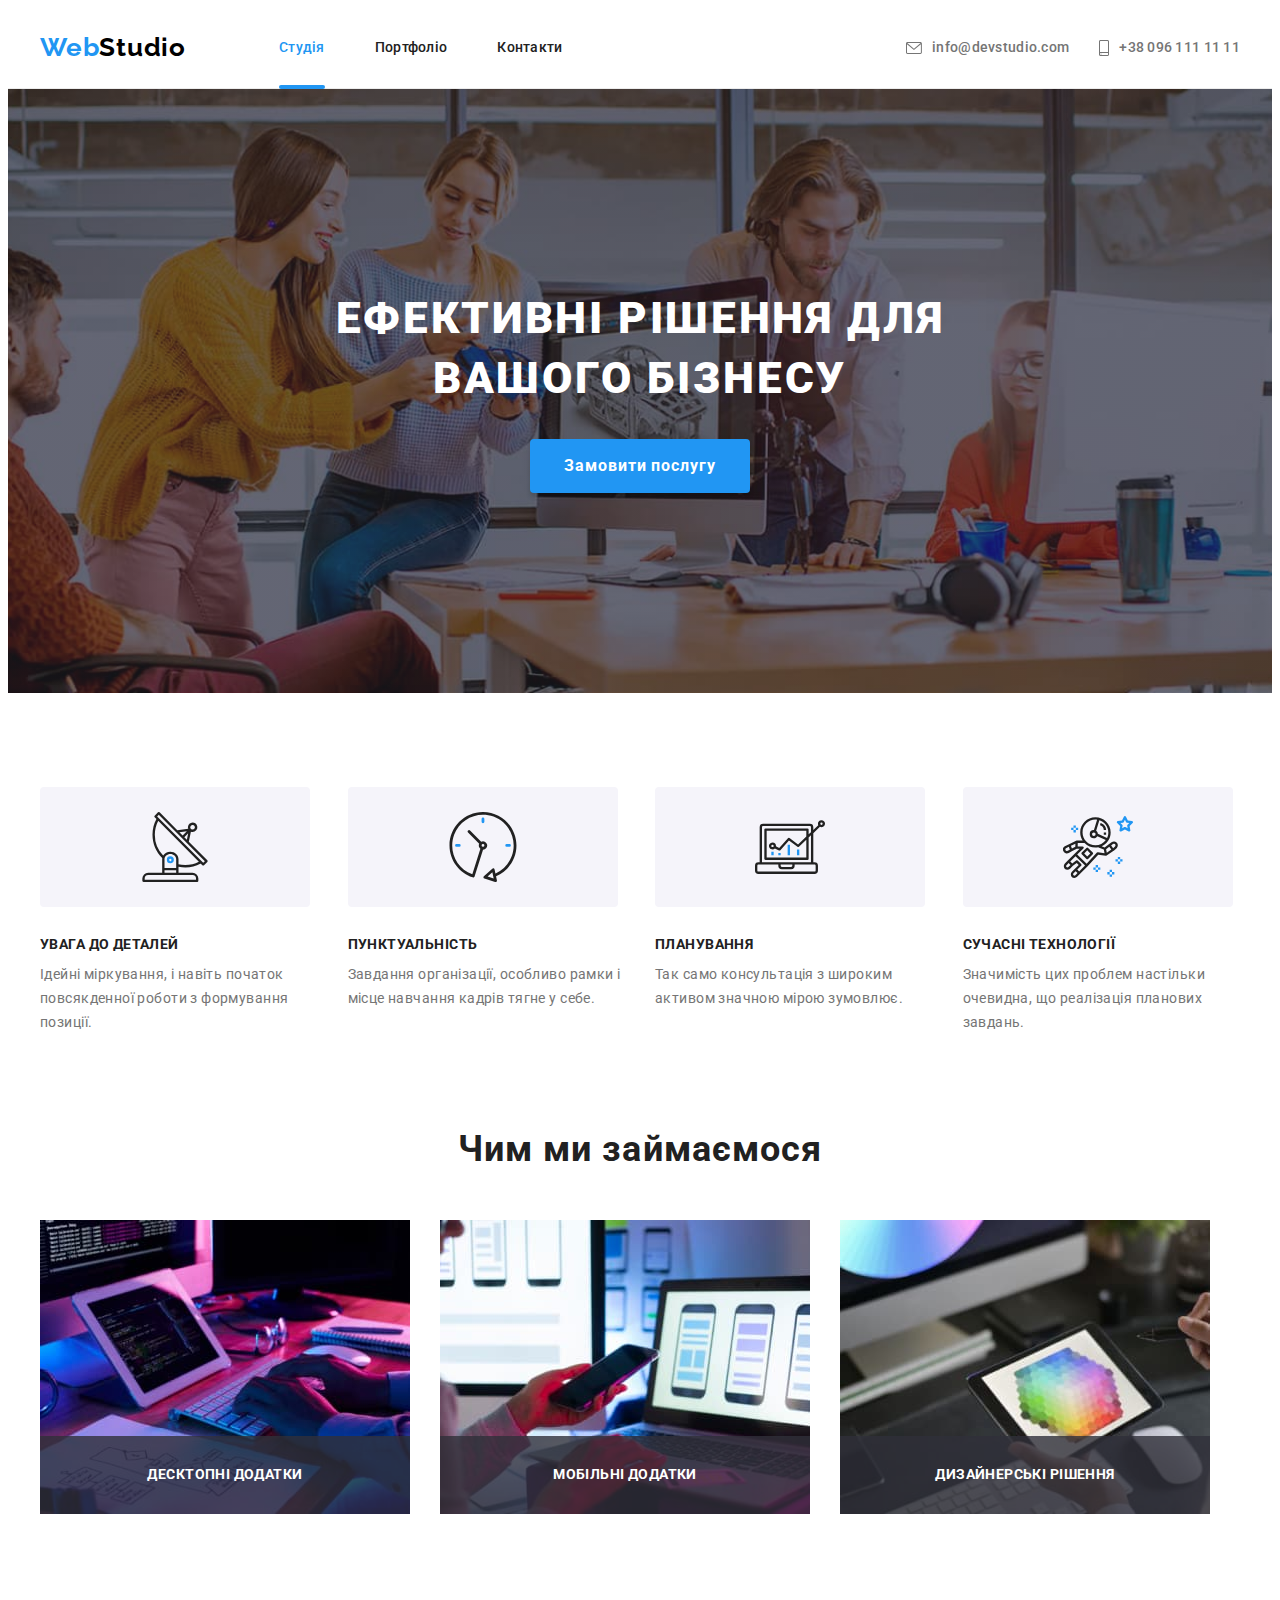
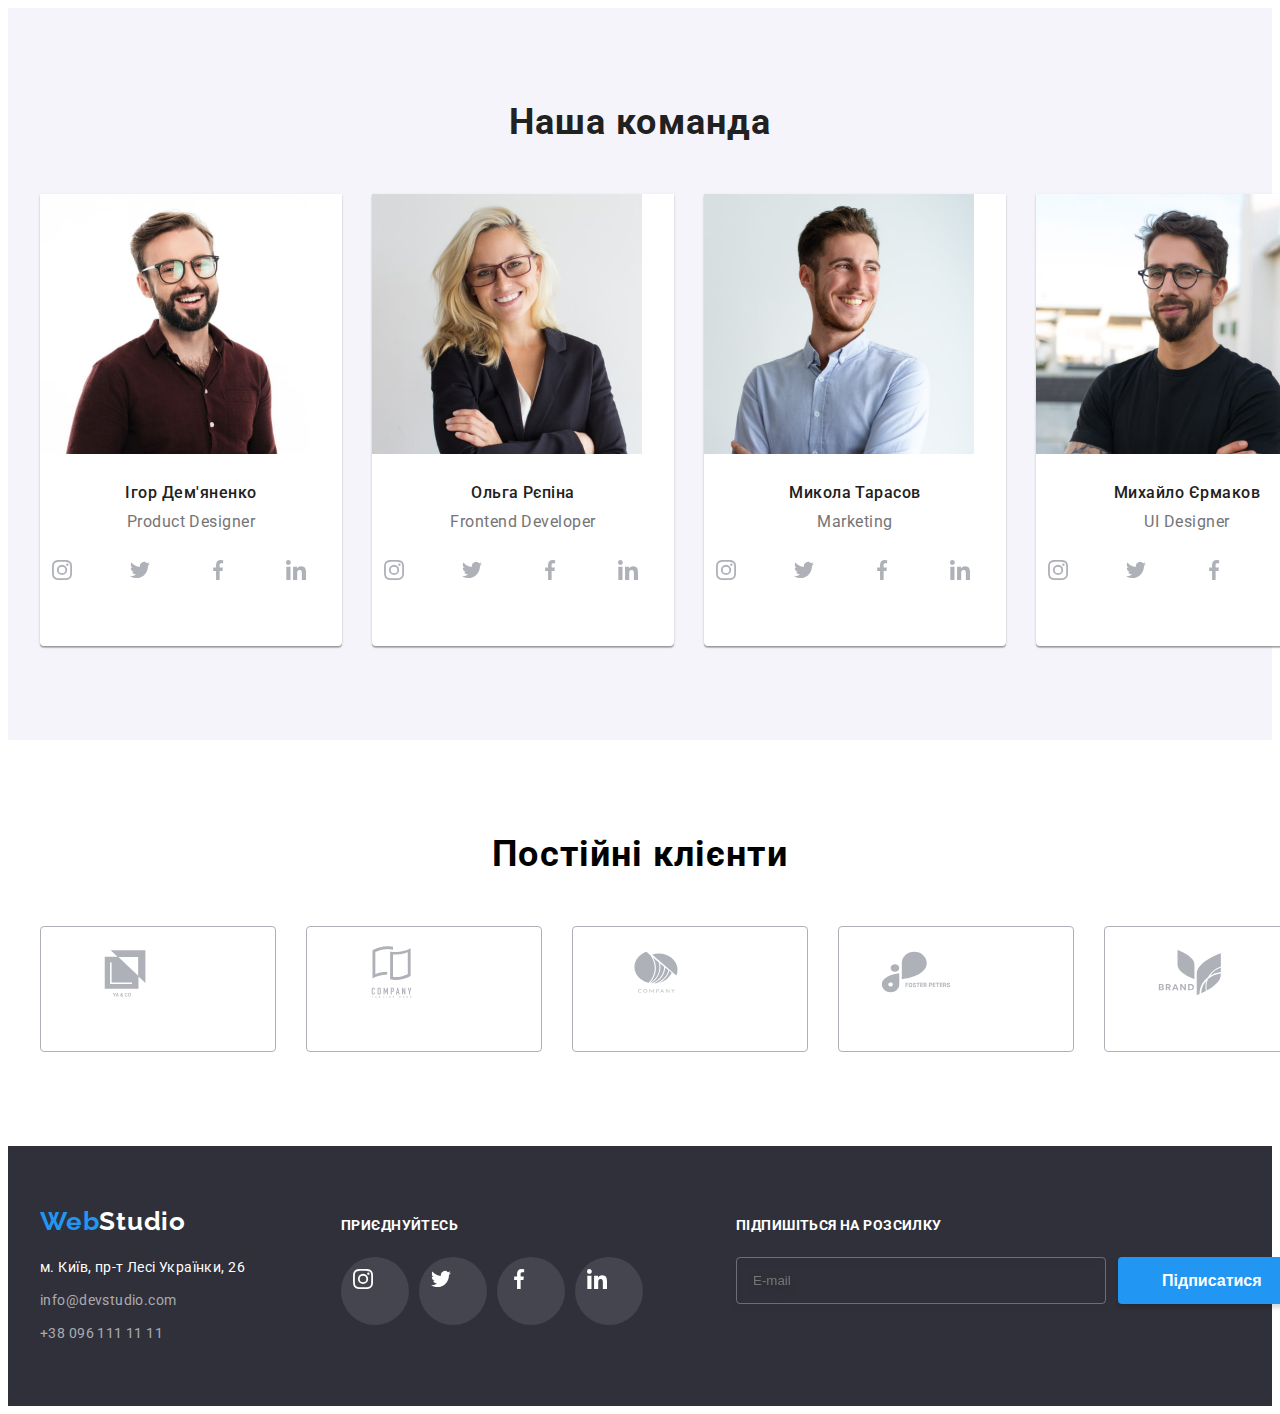
==== index.html @ 000bf92a "home6" ====
<!DOCTYPE html>
<html lang="uk">
  <head>
    <meta charset="UTF-8" />
    <meta http-equiv="X-UA-Compatible" content="IE=edge" />
    <meta name="viewport" content="width=device-width, initial-scale=1.0" />
    <title>Webstudio</title>
    <link rel="preconnect" href="https://fonts.googleapis.com" />
    <link rel="preconnect" href="https://fonts.gstatic.com" crossorigin />
    <link
      href="https://fonts.googleapis.com/css2?family=Oleo+Script:wght@400;700&family=Raleway:wght@700&family=Roboto:wght@400;500;700;900&display=swap"
      rel="stylesheet"
    />
    <link rel="stylesheet" href="https://cdnjs.cloudflare.com/ajax/libs/modern-normalize/1.1.0/modern-normalize.min.css" integrity="sha512-wpPYUAdjBVSE4KJnH1VR1HeZfpl1ub8YT/NKx4PuQ5NmX2tKuGu6U/JRp5y+Y8XG2tV+wKQpNHVUX03MfMFn9Q==" crossorigin="anonymous" referrerpolicy="no-referrer" />
    <link rel="stylesheet" href="./css/styles.css" />
  </head>
  <body>
    <!-- хедер -->
    <header class="header">
      <div class="container head">
        <nav class="header-navigation">
          <a class="logo link" lang="en" href="./index.html"
            ><span class="logo-board" lang="en">Web</span>Studio
          </a>

          <ul class="header-list list">
            <li class="header-item">
              <a class="header-link link current" href="./index.html">Студія</a>
            </li>
            <li class="header-item">
              <a class="header-link link" href="./portfolio.html">Портфоліо</a>
            </li>
            <li class="header-item">
              <a class="header-link link" href="">Контакти</a>
            </li>
          </ul>
        </nav>

        <ul class="header-list-contacts list">
          <li class="header-item">
            <a class="header-mail link" href="mailto:info@devstudio.com">
              <svg class="mail-icon-envelope">
                <use href="./images/icon.svg#icon-envelope"></use>
              </svg>info@devstudio.com</a>
          </li>
          <li class="header-item">
            <a class="header-tel link" href="tel:+380961111111">
              <svg class="tel-icon-smartphone">
                <use href="./images/icon.svg#icon-smartphone"></use>
              </svg>+38 096 111 11 11</a>
          </li>
        </ul>
      </div>
    </header>
    <!-- маін -->
    <main class="main-content">
      <!-- герой -->
      <section class="section hero">
        <div class="container hero-container">
          <h1 class="hero-title">Ефективні рішення для вашого бізнесу</h1>
          <button class="button" type="button" data-modal-open>Замовити послугу</button>
        </section>
        </div>
      <!-- особливості -->
      <section class="section">
        <div class="container">
          <h2 class="title-section">Особливості</h2>
          <ul class="title-list list">
            <li class="list-section">
              <div class="title-icon">
                <svg width="70px" height="70px">
                  <use href="./images/icon.svg#icon-antenna"></use>
                </svg>
              </div>
              <h3 class="subtitle">Увага до деталей</h3>
              <p class="lead-subtitle">
                Ідейні міркування, і навіть початок повсякденної роботи з формування позиції.
              </p>
            </li>
            <li class="list-section">
              <div class="title-icon">
                <svg width="70px" height="70px">
                  <use href="./images/icon.svg#icon-clock"></use>
                </svg>
              </div>
              <h3 class="subtitle">Пунктуальність</h3>
              <p class="lead-subtitle">
                Завдання організації, особливо рамки і місце навчання кадрів тягне у себе.
              </p>
            </li>
            <li class="list-section">
              <div class="title-icon">
                <svg width="70px" height="70px">
                  <use href="./images/icon.svg#icon-diagram"></use>
                </svg>
              </div>
              <h3 class="subtitle">Планування</h3>
              <p class="lead-subtitle">
                Так само консультація з широким активом значною мірою зумовлює.
              </p>
            </li>
            <li class="list-section">
              <div class="title-icon">
                <svg width="70px" height="70px">
                  <use href="./images/icon.svg#icon-astronaut"></use>
                </svg>
              </div>
              <h3 class="subtitle">Сучасні технології</h3>
              <p class="lead-subtitle">
                Значимість цих проблем настільки очевидна, що реалізація планових завдань.
              </p>
            </li>
          </ul>
        </div>
      </section>
      <!-- чим займаємось -->
      <section class="section box">
        <div class="container">
          <h2 class="section-box">Чим ми займаємося</h2>
          <ul class="list-box list">
            <li class="item-box">
                <img src="./images/box1.jpg" alt="Створення сайтів" width="370" height="294" />
                <div class="lead-item">
                  <p class="position-text">Десктопні додатки</p>
                </div>
            </li>
            <li class="item-box">
                <img
                  src="./images/box2.jpg"
                  alt="Створеня програмного забеспечення для смартфонів"
                  width="370"
                  height="294"
                />
                <div class="lead-item">
                  <p class="position-text">Мобільні додатки</p>
                </div>
            </li>
            <li class="item-box">
                <img
                  src="./images/box3.jpg"
                  alt="Створення ігр для смартфонів"
                  width="370"
                  height="294"
                />
                <div class="lead-item">
                  <p class="position-text">Дизайнерські рішення</p>
                </div>
            </li>
          </ul>
        </div>
      </section>
      <!-- наша команда -->
      <section class="section subject">
        <div class="container">
          <h2 class="section-subject">Наша команда</h2>
          <ul class="subject-team list">
            <li class="team-card">
              <img class="card-img" src="images/img.jpg" alt="Ігор Дем'яненко" width="270" height="260" />
              <div class="wrapper-card">
                <h3 class="subtitle-card">Ігор Дем'яненко</h3>
                <p class="lead-card" lang="en">Product Designer</p>
                <ul class="link-card list">
                  <li class="team-icon">
                    <a class="btn-card" href="">
                      <svg class="icon-card" width="20px" height="20px">
                        <use href="./images/icon.svg#icon-instagram"></use>
                      </svg>
                    </a>
                  </li>
                  <li class="team-icon">
                   <a class="btn-card" href="">
                      <svg class="icon-card" width="20px" height="20px">
                        <use href="./images/icon.svg#icon-twitter"></use>
                      </svg>
                   </a>
                  </li>
                  <li class="team-icon">
                    <a class="btn-card" href="">
                      <svg class="icon-card" width="20px" height="20px">
                        <use href="./images/icon.svg#icon-facebook"></use>
                      </svg>
                    </a>
                  </li>
                  <li class="team-icon">
                    <a class="btn-card" href="">
                      <svg class="icon-card" width="20px" height="20px">
                        <use href="./images/icon.svg#icon-linkedin"></use>
                      </svg>
                    </a>
                  </li>
                </ul>
              </div>
            </li>
            <li class="team-card">
              <img class="card-img" src="./images/img2.jpg" alt="Ольга Репіна" width="270" height="260" />
              <div class="wrapper-card">
                <h3 class="subtitle-card">Ольга Рєпіна</h3>
                <p class="lead-card" lang="en">Frontend Developer</p>
                <ul class="link-card list">
                  <li class="team-icon">
                  <a class="btn-card" href="">
                    <svg class="icon-card" width="20px" height="20px">
                        <use href="./images/icon.svg#icon-instagram"></use>
                      </svg>
                    </a>
                  </li>
                  <li class="team-icon">
                  <a class="btn-card" href="">
                    <svg class="icon-card" width="20px" height="20px">
                        <use href="./images/icon.svg#icon-twitter"></use>
                      </svg>
                   </a>
                  </li>
                  <li class="team-icon">
                  <a class="btn-card" href="">
                    <svg class="icon-card" width="20px" height="20px">
                        <use href="./images/icon.svg#icon-facebook"></use>
                      </svg>
                    </a>
                  </li>
                  <li class="team-icon">
                  <a class="btn-card" href="">
                    <svg class="icon-card" width="20px" height="20px">
                        <use href="./images/icon.svg#icon-linkedin"></use>
                      </svg>
                    </a>
                  </li>
                </ul>
              </div>
            </li>
            <li class="team-card">
              <img class="card-img" src="./images/img3.jpg" alt="Микола Тарасов" width="270" height="260" />
              <div class="wrapper-card">
                <h3 class="subtitle-card">Микола Тарасов</h3>
                <p class="lead-card" lang="en">Marketing</p>
                <ul class="link-card list">
                  <li class="team-icon">
                    <a class="btn-card" href="">
                      <svg class="icon-card" width="20px" height="20px">
                        <use href="./images/icon.svg#icon-instagram"></use>
                      </svg>
                    </a>
                  </li>
                  <li class="team-icon">
                   <a class="btn-card" href="">
                      <svg class="icon-card" width="20px" height="20px">
                        <use href="./images/icon.svg#icon-twitter"></use>
                      </svg>
                   </a>
                  </li>
                  <li class="team-icon">
                    <a class="btn-card" href="">
                      <svg class="icon-card" width="20px" height="20px">
                        <use href="./images/icon.svg#icon-facebook"></use>
                      </svg>
                    </a>
                  </li>
                  <li class="team-icon">
                    <a class="btn-card" href="">
                      <svg class="icon-card" width="20px" height="20px">
                        <use href="./images/icon.svg#icon-linkedin"></use>
                      </svg>
                    </a>
                  </li>
                </ul>
              </div>
            </li>
            <li class="team-card">
              <img class="card-img" src="./images/img4.jpg" alt="Михайло Єрмаков" width="270" height="260" />
              <div class="wrapper-card">
                <h3 class="subtitle-card">Михайло Єрмаков</h3>
                <p class="lead-card" lang="en">UI Designer</p>
                <ul class="link-card list">
                  <li class="team-icon">
                    <a class="btn-card" href="">
                      <svg class="icon-card" width="20px" height="20px">
                        <use href="./images/icon.svg#icon-instagram"></use>
                      </svg>
                    </a>
                  </li>
                  <li class="team-icon">
                   <a class="btn-card" href="">
                      <svg class="icon-card" width="20px" height="20px">
                        <use href="./images/icon.svg#icon-twitter"></use>
                      </svg>
                   </a>
                  </li>
                  <li class="team-icon">
                    <a class="btn-card" href="">
                      <svg class="icon-card" width="20px" height="20px">
                        <use href="./images/icon.svg#icon-facebook"></use>
                      </svg>
                    </a>
                  </li>
                  <li class="team-icon">
                    <a class="btn-card" href="">
                      <svg class="icon-card" width="20px" height="20px">
                        <use href="./images/icon.svg#icon-linkedin"></use>
                      </svg>
                    </a>
                  </li>
                </ul>
              </div>
            </li>
          </ul>
        </div>
      </section>
      <section class="section">
        <div class="container">
          <h2 class="regular-clients">Постійні клієнти</h2>
          <ul class="reg-client list">
            <li class="client-list">
              <a class="client" href="">
                <svg class="client-icon" width="106px" height="60px">
                  <use href="./images/icon.svg#icon-logo1"></use>
                </svg>
              </a>
            </li>
            <li class="client-list">
              <a class="client" href="">
                <svg class="client-icon" width="106px" height="60px">
                  <use href="./images/icon.svg#icon-Logo2"></use>
                </svg>
              </a>
            </li>
            <li class="client-list">
              <a class="client" href="">
                <svg class="client-icon" width="106px" height="60px">
                  <use href="./images/icon.svg#icon-Logo3"></use>
                </svg>
              </a>
            </li>
            <li class="client-list">
              <a class="client" href="">
                <svg class="client-icon" width="106px" height="60px">
                  <use href="./images/icon.svg#icon-Logo4"></use>
                </svg>
              </a>
            </li>
            <li class="client-list">
              <a class="client" href="">
                <svg class="client-icon" width="106px" height="60px">
                  <use href="./images/icon.svg#icon-Logo5"></use>
                </svg>
              </a>
            </li>
            <li class="client-list">
              <a class="client" href="">
                <svg class="client-icon" width="106px" height="60px">
                  <use href="./images/icon.svg#icon-Logo6"></use>
                </svg>
              </a>
            </li>
          </ul>
        </div>
      </section>
    </main>
    <!-- футер -->
    <footer class="basement">
     <div class="container footer-section">
       <div class="contact-section">
          <a class="logo-basement link" lang="en" href="./index.html"
            ><span class="logo-board" lang="en">Web</span>Studio
          </a>
          <address class="contacts">
            <ul class="list-contacts list">
              <li class="contacts-item">
                <a
                  class="contacts-address link"
                  href="http://goo.gl/maps/CPtrU1FHBa2aNyZL9"
                  target="_blank"
                  rel="noopener noreferrer nofollow"
                >
                  м. Київ, пр-т Лесі Українки, 26   
                </a>
              </li>
              <li class="contacts-item">
                <a class="contacts-mail link" href="mailto:info@devstudio.com">info@devstudio.com</a>
              </li>
              <li class="contacts-item-tel">
                <a class="contacts-tel link" href="tel:+380961111111">+38 096 111 11 11</a>
              </li>
            </ul>
          </address>
       </div>
       <div class="social">
          <p class="lead-footer">приєднуйтесь</p>
          <ul class="link-footer list">
              <li class="team-icon">
                <a class="btn-footer" href="">
                  <svg class="icon-card" width="20px" height="20px">
                    <use href="./images/icon.svg#icon-instagram"></use>
                  </svg>
                </a>
              </li>
              <li class="team-icon">
               <a class="btn-footer" href="">
                  <svg class="icon-card" width="20px" height="20px">
                    <use href="./images/icon.svg#icon-twitter"></use>
                  </svg>
               </a>
              </li>
              <li class="team-icon">
                <a class="btn-footer" href="">
                  <svg class="icon-card" width="20px" height="20px">
                    <use href="./images/icon.svg#icon-facebook"></use>
                  </svg>
                </a>
              </li>
              <li class="team-icon">
                <a class="btn-footer" href="">
                  <svg class="icon-card" width="20px" height="20px">
                    <use href="./images/icon.svg#icon-linkedin"></use>
                  </svg>
                </a>
              </li>
          </ul>
      </div>
      <form class="form-mailing">
          <label for="mail" class="lead-mailing">підпишіться на розсилку</label>
          <div class="mailing">
            <input class="form-input" type="email" name="email" id="mail" placeholder="E-mail">
            <button class="form-button" type="submit">Підписатися</button>
          </div>
      </form>
     </div>
    </footer>
    <div class="backdrop is-hidden" data-modal>
      <div class="modal">
        <button class="btn-modal" type="button" data-modal-close>
          <svg class="icon-card" width="18px" height="18px">
            <use href="./images/icon.svg#icon-close"></use>
        </button>
        </svg>
      </div>
    </div>
    <script src="./js/modal.js"></script>
  </body>
</html>
---- css/styles.css ----
:root {
  --social-color: rgba(255, 255, 255, 0.1);
  --color-icon: #afb1b8;
  --backgraund-hero: #c4c4c4;
  --bgn-btnaction: #188ce8;
  --bgn-footer: #2f303a;
  --bgn-section: #f5f4fa;
  --bgn-port: #eeeeee;
  --main-color: #757575;
  --brand-color: #212121;
  --accent-color: #2196f3;
  --secondary-color: #ffffff;
  --logo-color: #000000;
  --contacts-color: rgba(255, 255, 255, 0.6);
  --border-col: #ececec;
  --bgn-box: rgba(47, 48, 58, 0.8);
  --bgn-overlay: rgba(33, 150, 243, 0.9);
  --backdrop-overlay: rgba(0, 0, 0, 0.2);
  /* модальне вікно */
  --modal-bgn: #ffffff;
  /*анимація ховер*/
  --transition: 250ms cubic-bezier(0.4, 0, 0.2, 1);
}
p,
h1,
h2,
h3,
h4,
h5,
h6 {
  margin: 0;
}
ul,
ol {
  margin: 0;
  padding-left: 0;
}
button {
  cursor: pointer;
}
img {
  display: block;
  max-width: 100%;
  height: auto;
}

body {
  font-family: 'Roboto', sans-serif;
}

.list {
  list-style: none;
}
.link {
  text-decoration: none;
}
.container {
  width: 1200px;
  padding-left: 15px;
  padding-right: 15px;
  margin: 0 auto;
}

.section {
  padding-top: 94px;
  padding-bottom: 94px;
}
/* хедер */
.header {
  border-bottom: 1px solid var(--border-col);
}

.header-navigation,
.head {
  display: flex;
}

.logo,
.logo-basement {
  font-family: 'Raleway';
  font-weight: 700;
  font-size: 26px;
  line-height: 1.19;

  letter-spacing: 0.03em;
}

.logo-board {
  color: var(--accent-color);
}
.logo {
  display: block;
  padding-top: 24px;
  padding-bottom: 25px;
  margin-right: 93px;
  color: var(--logo-color);
}
.logo-basement {
  display: block;
  margin-bottom: 20px;

  color: var(--secondary-color);
}
.header-list,
.header-list-contacts {
  display: flex;
}

.header-list {
  gap: 50px;
}
.header-list-contacts {
  margin-left: auto;
  gap: 30px;
}
.header-item,
.header-mail,
.header-tel {
  font-weight: 500;
  font-size: 14px;
  line-height: 1.14;
  letter-spacing: 0.02em;
}
.header-link {
  display: block;
  padding-top: 32px;
  padding-bottom: 32px;
  color: var(--brand-color);

  transition: color var(--transition);
}
.header-mail,
.header-tel {
  display: flex;
  padding-top: 32px;
  padding-bottom: 32px;
  align-items: center;

  transition: color var(--transition);

  color: var(--main-color);
}

.mail-icon-envelope {
  width: 16px;
  height: 12px;
  margin-right: 10px;

  fill: currentColor;
}
.tel-icon-smartphone {
  width: 10px;
  height: 16px;
  margin-right: 10px;

  fill: currentColor;
}
.current,
.header-link:hover,
.header-link:focus,
.header-mail:hover,
.header-tel:hover,
.header-mail:focus,
.header-tel:focus {
  position: relative;

  color: var(--accent-color);
}
.current::after {
  content: '';
  display: block;

  width: 100%;
  height: 4px;
  border-radius: 2px;
  position: absolute;
  bottom: -1px;
  background-color: var(--accent-color);
}

/* герой */
.hero {
  max-width: 1600px;
  margin-left: auto;
  margin-right: auto;
  background-color: var(--backgraund-hero);
  background-image: linear-gradient(to right, rgba(47, 48, 58, 0.4), rgba(47, 48, 58, 0.4)),
    url(../images/Img1.jpg);
  background-repeat: no-repeat;
  background-position: center;
  background-size: cover;

  padding-top: 200px;
  padding-bottom: 200px;

  text-align: center;
}

.hero-title {
  max-width: 696px;
  margin-right: auto;
  margin-left: auto;
  margin-bottom: 30px;

  font-weight: 900;
  font-size: 44px;
  line-height: 1.36;

  letter-spacing: 0.06em;
  text-transform: uppercase;

  color: var(--secondary-color);
}
.button {
  font-family: inherit;
  font-weight: 700;
  font-size: 16px;
  line-height: 1.88;
  text-align: center;
  cursor: pointer;
  letter-spacing: 0.06em;

  border-color: transparent;
  box-shadow: 0px 4px 4px rgba(0, 0, 0, 0.15);
  border-radius: 4px;
  padding: 10px 32px;

  transition: background-color var(--transition);

  background-color: var(--accent-color);
  color: var(--secondary-color);
}
.button:hover,
.button:focus {
  border-color: transparent;
  background-color: var(--bgn-btnaction);
}
/* радио кнопки */
.radio-button {
  margin-bottom: 50px;

  display: flex;
  justify-content: center;
  gap: 8px;
}

.button-exception {
  padding: 6px 22px;

  font-family: inherit;
  font-weight: 500;
  font-size: 16px;
  line-height: 1.62;
  border-radius: 4px;

  text-align: center;
  letter-spacing: 0.03em;

  transition: background-color var(--transition), color var(--transition),
    box-shadow var(--transition);

  border-color: transparent;
  background-color: var(--bgn-section);
  color: var(--brand-color);
}
.button-exception:hover,
.button-exception:focus {
  cursor: pointer;

  box-shadow: 0px 3px 1px rgba(0, 0, 0, 0.1), 0px 1px 2px rgba(0, 0, 0, 0.08),
    0px 2px 2px rgba(0, 0, 0, 0.12);
  border-radius: 4px;

  border-color: transparent;
  background-color: var(--accent-color);
  color: var(--secondary-color);
}

/* особливості */

.title-section {
  position: absolute;
  white-space: nowrap;
  width: 1px;
  height: 1px;
  overflow: hidden;
  border: 0;
  padding: 0;
  clip: rect(0 0 0 0);
  clip-path: inset(50%);
  margin: -1px;
}

.title-list {
  display: flex;
  flex-wrap: nowrap;
  gap: 30px;
}
.list-section {
  flex-basis: calc((100% - 90px) / 4);
}
.title-icon {
  margin-bottom: 30px;
  display: flex;
  align-items: center;
  justify-content: center;
  width: 270px;
  height: 120px;

  background-color: var(--bgn-section);
  border-radius: 4px;
}

.subtitle {
  margin-bottom: 10px;

  font-weight: 700;
  font-size: 14px;
  line-height: 1.14;
  letter-spacing: 0.03em;
  text-transform: uppercase;

  color: var(--brand-color);
}
.lead-subtitle {
  font-size: 14px;
  line-height: 1.71;

  letter-spacing: 0.03em;

  color: var(--main-color);
}
/* чим займаємось */
.box {
  padding-top: 0;
}
.section-box {
  margin-bottom: 50px;

  font-weight: 700;
  font-size: 36px;
  line-height: 1.16;
  text-align: center;
  letter-spacing: 0.03em;

  color: var(--brand-color);
}
.list-box {
  display: flex;

  gap: 30px;
}
.item-box {
  position: relative;
}
.lead-item {
  position: absolute;
  width: 100%;
  bottom: 0;
  padding-top: 27px;
  padding-bottom: 27px;
  background-color: var(--bgn-box);
}
.position-text {
  font-weight: 700;
  font-size: 14px;
  line-height: 1.71;
  text-align: center;
  letter-spacing: 0.03em;
  text-transform: uppercase;

  color: var(--secondary-color);
}
/* наша команда */
.subject {
  background-color: var(--bgn-section);
}

.section-subject {
  margin-bottom: 50px;

  font-weight: 700;
  font-size: 36px;
  line-height: 1.16;
  text-align: center;
  letter-spacing: 0.03em;

  color: var(--brand-color);
}
.subject-team {
  display: flex;

  gap: 30px;
}
.team-card {
  box-shadow: 0px 1px 3px rgba(0, 0, 0, 0.12), 0px 1px 1px rgba(0, 0, 0, 0.14),
    0px 2px 1px rgba(0, 0, 0, 0.2);
  border-radius: 0px 0px 4px 4px;
  background-color: var(--secondary-color);
}

.wrapper-card {
  padding-top: 30px;
  padding-bottom: 30px;
}
.subtitle-card {
  margin-bottom: 10px;

  font-weight: 500;
  font-size: 16px;
  line-height: 1.18;
  text-align: center;
  letter-spacing: 0.03em;

  color: var(--brand-color);
}
.lead-card {
  margin-bottom: 16px;

  font-size: 16px;
  line-height: 1.18;
  text-align: center;
  letter-spacing: 0.03em;

  color: var(--main-color);
}
.link-card {
  display: flex;
  justify-content: center;
  gap: 10px;
}
.btn-footer,
.btn-card {
  display: flex;
  padding: 12px 12px;
  width: 44px;
  height: 44px;

  border-radius: 50%;

  transition: background-color var(--transition), color var(--transition);
}

.btn-card {
  color: var(--color-icon);
}

.btn-footer:hover,
.btn-footer:focus,
.btn-card:hover,
.btn-card:focus {
  color: var(--secondary-color);
  background-color: var(--accent-color);
}
.icon-card {
  fill: currentColor;
}
.regular-clients {
  margin-bottom: 50px;
  font-weight: 700;
  font-size: 36px;
  line-height: 1.16;
  text-align: center;
  letter-spacing: 0.03em;
}
.reg-client {
  display: flex;
  gap: 30px;
}
.client {
  display: flex;
  padding: 16px 32px;
  width: 170px;
  height: 92px;

  color: var(--color-icon);
  border: 1px solid var(--color-icon);
  border-radius: 4px;

  transition: color var(--transition), border-color var(--transition);
}
.client:hover,
.client:focus {
  color: var(--accent-color);
  border-color: var(--accent-color);
}
.client-icon {
  fill: currentColor;
}
/* футер */
.basement {
  padding-top: 60px;
  padding-bottom: 60px;

  background: var(--bgn-footer);
}
.footer-section {
  display: flex;
  align-items: baseline;
}

.contacts {
  margin-right: 70px;
  width: 231px;
}
.contacts-item {
  margin-bottom: 9px;
}
.contacts-address,
.contacts-mail,
.contacts-tel {
  font-style: normal;
  font-size: 14px;
  line-height: 1.71;

  letter-spacing: 0.03em;

  transition: color var(--transition);
}
.contacts-address {
  color: var(--secondary-color);
}
.contacts-mail,
.contacts-tel {
  color: var(--contacts-color);
}
.contacts-address:hover,
.contacts-mail:hover,
.contacts-tel:hover,
.contacts-address:focus,
.contacts-mail:focus,
.contacts-tel:focus {
  color: var(--accent-color);
}

.social {
  margin-right: 93px;
}
.lead-footer {
  margin-bottom: 20px;
  font-weight: 700;
  font-size: 14px;
  line-height: 1.71;
  letter-spacing: 0.03em;
  text-transform: uppercase;

  color: var(--secondary-color);
}
.link-footer {
  display: flex;

  gap: 10px;
}
.btn-footer {
  background: var(--social-color);
  color: var(--secondary-color);
}
.form-mailing {
  width: 570px;
}

.lead-mailing {
  display: block;
  margin-bottom: 20px;
  font-weight: 700;
  font-size: 14px;
  line-height: 1.71;
  letter-spacing: 0.03em;
  text-transform: uppercase;

  color: var(--secondary-color);
}
.mailing {
  display: flex;
  margin: 0;
}
.form-input {
  width: 358px;
  margin: 0;
  margin-right: 12px;
  padding: 15px 16px;

  border: 1px solid rgba(255, 255, 255, 0.3);
  filter: drop-shadow(0px 4px 4px rgba(0, 0, 0, 0.15));
  border-radius: 4px;

  background-color: inherit;
  color: var(--contacts-color);
}
.form-button {
  width: 200px;
  font-style: normal;
  font-weight: 700;
  font-size: 16px;
  line-height: 30px;

  background-color: var(--accent-color);
  color: var(--secondary-color);
  box-shadow: 0px 4px 4px rgba(0, 0, 0, 0.15);
  border: transparent;
  border-radius: 4px;
}
/* портфоліо */

.heading-title {
  padding: 20px 24px;

  background: var(--secondary-color);
  border-right: 1px solid var(--bgn-port);
  border-left: 1px solid var(--bgn-port);
  border-bottom: 1px solid var(--bgn-port);
}
.heading-list {
  display: flex;
  flex-wrap: wrap;

  gap: 30px;
}
.thumb {
  position: relative;
  overflow: hidden;
}
.overlay {
  position: absolute;
  top: 0;
  left: 0;
  width: 100%;
  height: 100%;

  background-color: var(--bgn-overlay);

  transform: translateY(100%);
  transition: transform var(--transition);
}
.text-overlay {
  padding: 63px 24px;
  font-size: 18px;
  line-height: 1.56;

  letter-spacing: 0.03em;

  color: var(--secondary-color);
}
.item-focus:hover .overlay,
.item-focus:focus .overlay {
  transform: translateY(0);
}
.item-focus {
  display: block;

  transition: box-shadow var(--transition);
}
.item-focus:hover,
.item-focus:focus {
  box-shadow: 0px 1px 1px rgba(0, 0, 0, 0.12), 0px 4px 4px rgba(0, 0, 0, 0.06),
    1px 4px 6px rgba(0, 0, 0, 0.16);
}
.title-heading {
  margin-bottom: 4px;

  font-weight: 700;
  font-size: 18px;
  line-height: 2;
  letter-spacing: 0.06em;

  color: var(--brand-color);
}
.filter-heading {
  font-size: 16px;
  line-height: 1.88;
  letter-spacing: 0.03em;

  color: var(--main-color);
}
/* модальне вікно */
.backdrop {
  position: fixed;
  top: 0;
  left: 0;
  width: 100%;
  height: 100%;
  opacity: 1;
  background-color: var(--backdrop-overlay);
  transition: opacity var(--transition), visibility var(--transition);
}
.backdrop.is-hidden {
  visibility: hidden;
  opacity: 0;
  pointer-events: none;
}
.backdrop.is-hidden .modal {
  transform: translate(-50%, -50%) scale(1.1);
}
.modal {
  width: 528px;
  min-height: 581px;

  background-color: var(--modal-bgn);
  box-shadow: 0px 1px 3px rgba(0, 0, 0, 0.12), 0px 1px 1px rgba(0, 0, 0, 0.14),
    0px 2px 1px rgba(0, 0, 0, 0.2);
  border-radius: 4px;

  position: absolute;
  top: 50%;
  left: 50%;
  transform: translate(-50%, -50%) scale(1);
  transition: transform var(--transition);
}
.btn-modal {
  display: flex;
  align-items: center;
  justify-content: center;
  padding: 6px;
  width: 30px;
  height: 30px;

  position: absolute;
  top: 8px;
  right: 8px;

  border-radius: 50%;
  border: 1px solid rgba(0, 0, 0, 0.1);

  background-color: inherit;
  color: var(--logo-color);
  transition: color var(--transition);
}
.btn-modal:hover,
.btn-modal:focus {
  color: var(--accent-color);
}
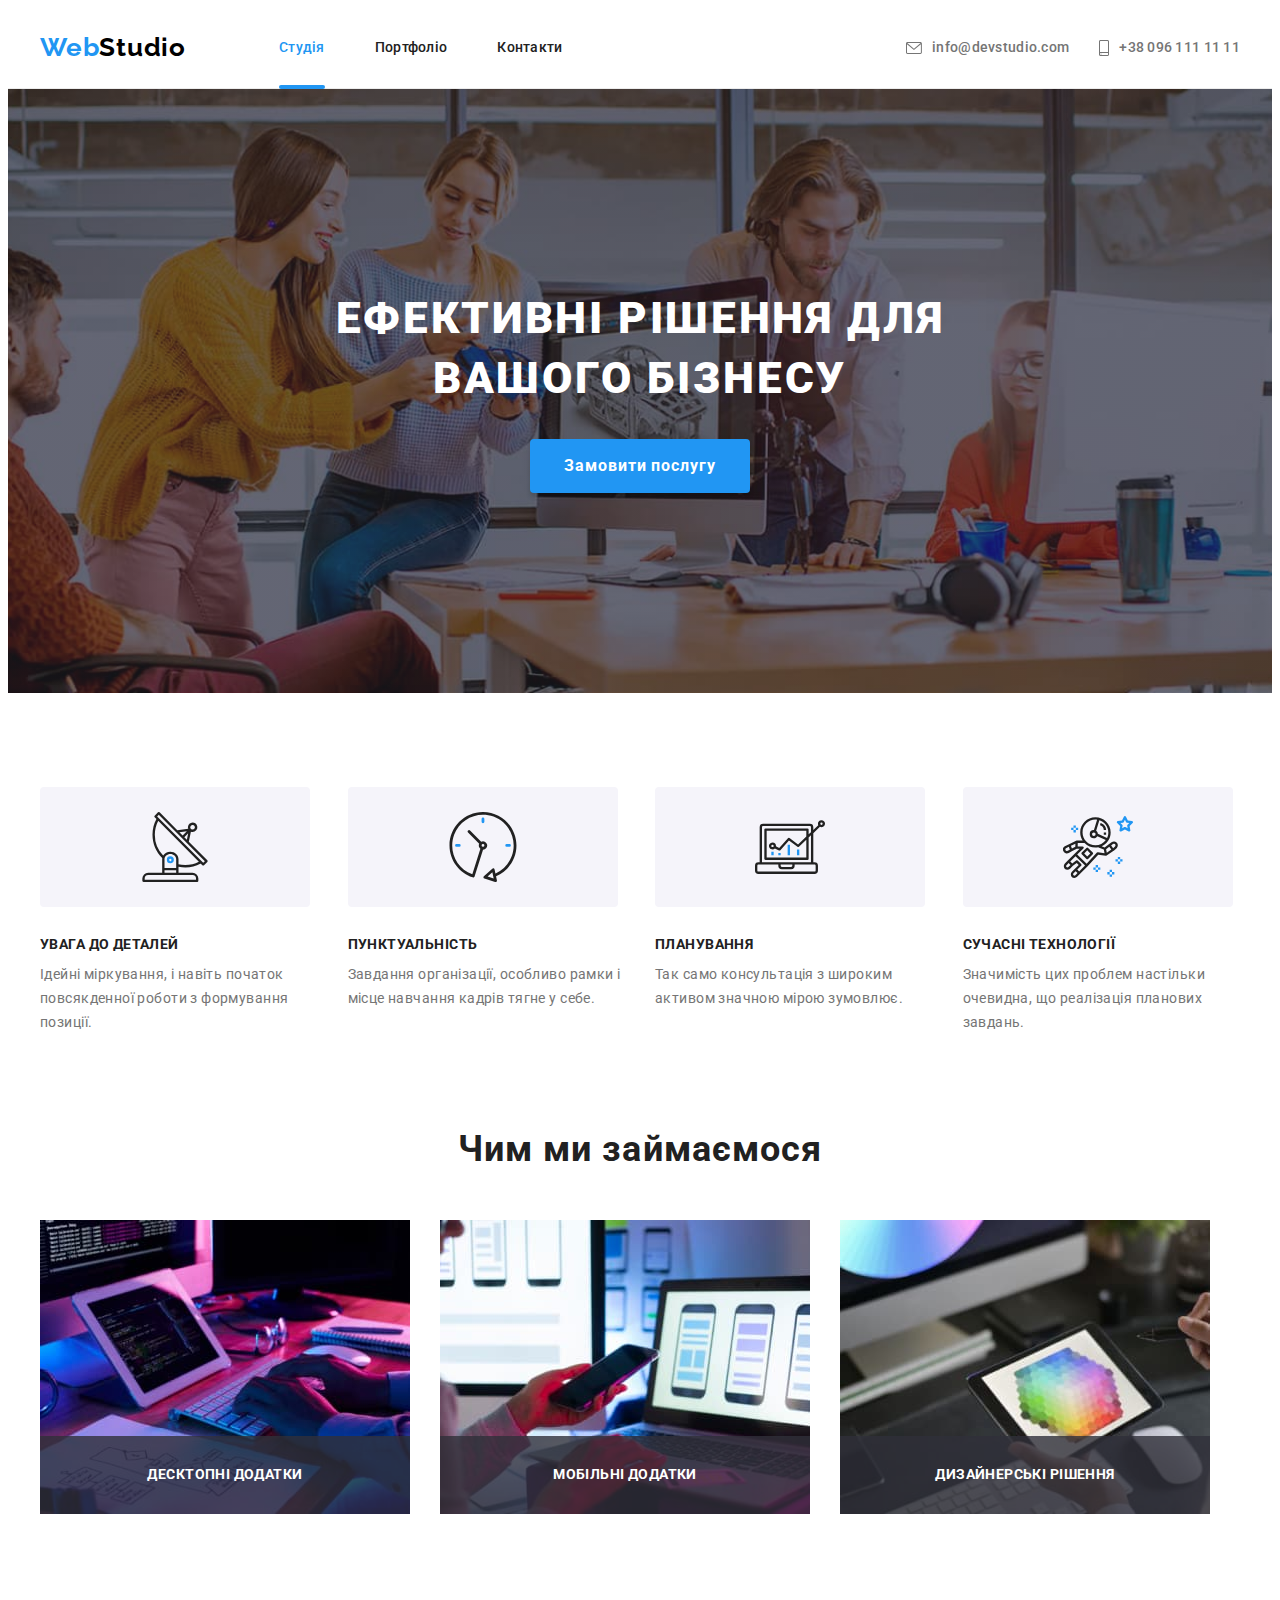
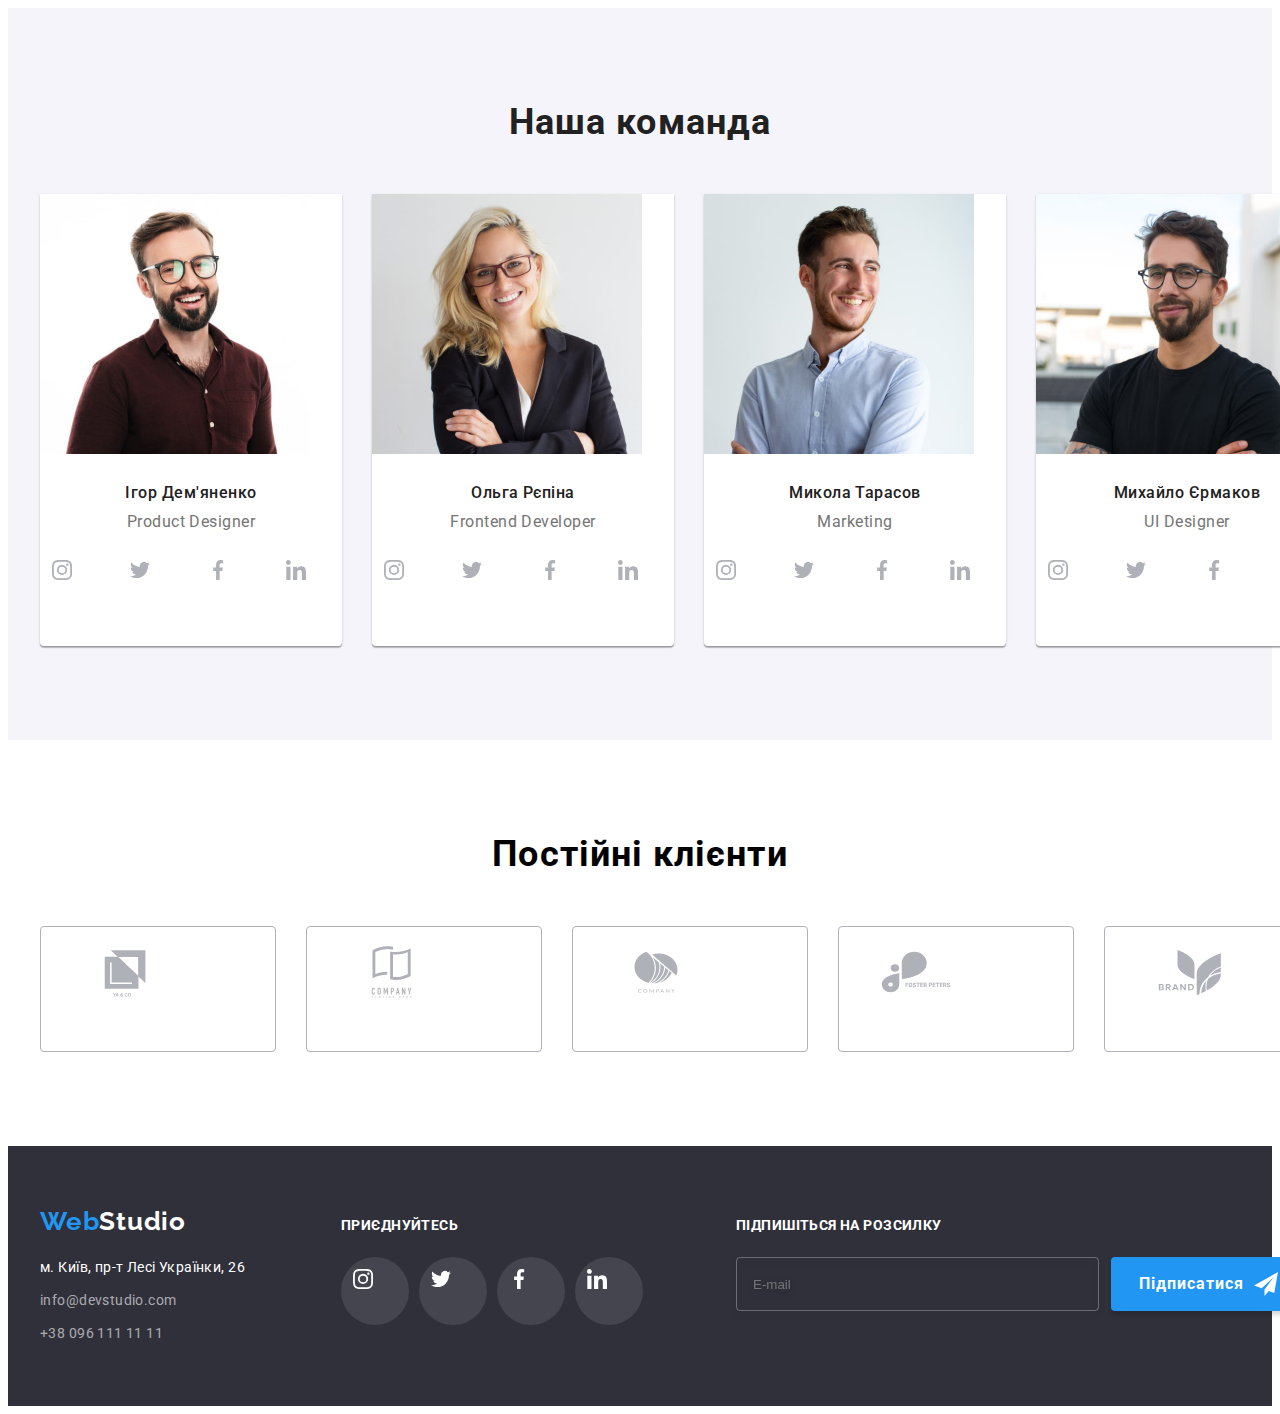
==== commit 4077975c: "перший день дз" ====
--- a/index.html
+++ b/index.html
@@ -420,7 +420,11 @@
           <label for="mail" class="lead-mailing">підпишіться на розсилку</label>
           <div class="mailing">
             <input class="form-input" type="email" name="email" id="mail" placeholder="E-mail">
-            <button class="form-button" type="submit">Підписатися</button>
+            <button class="form-button" type="submit">Підписатися
+              <svg class="icon-card " width="24px" height="24px">
+                <use href="./images/icon.svg#icon-send"></use>
+              </svg>
+            </button>
           </div>
       </form>
      </div>
--- a/css/styles.css
+++ b/css/styles.css
@@ -576,9 +576,11 @@
 }
 .form-input {
   width: 358px;
+  height: 50px;
   margin: 0;
   margin-right: 12px;
-  padding: 15px 16px;
+  padding-left: 16px;
+  padding-right: 16px;
 
   border: 1px solid rgba(255, 255, 255, 0.3);
   filter: drop-shadow(0px 4px 4px rgba(0, 0, 0, 0.15));
@@ -588,17 +590,27 @@
   color: var(--contacts-color);
 }
 .form-button {
+  padding: 10px 28px;
+  display: flex;
+  align-items: center;
+  justify-content: center;
   width: 200px;
+
+  font-family: 'Roboto';
   font-style: normal;
   font-weight: 700;
   font-size: 16px;
-  line-height: 30px;
+  line-height: 1.88;
+  letter-spacing: 0.06em;
 
   background-color: var(--accent-color);
   color: var(--secondary-color);
   box-shadow: 0px 4px 4px rgba(0, 0, 0, 0.15);
   border: transparent;
   border-radius: 4px;
+}
+.form-button .icon-card {
+  margin-left: 10px;
 }
 /* портфоліо */
 
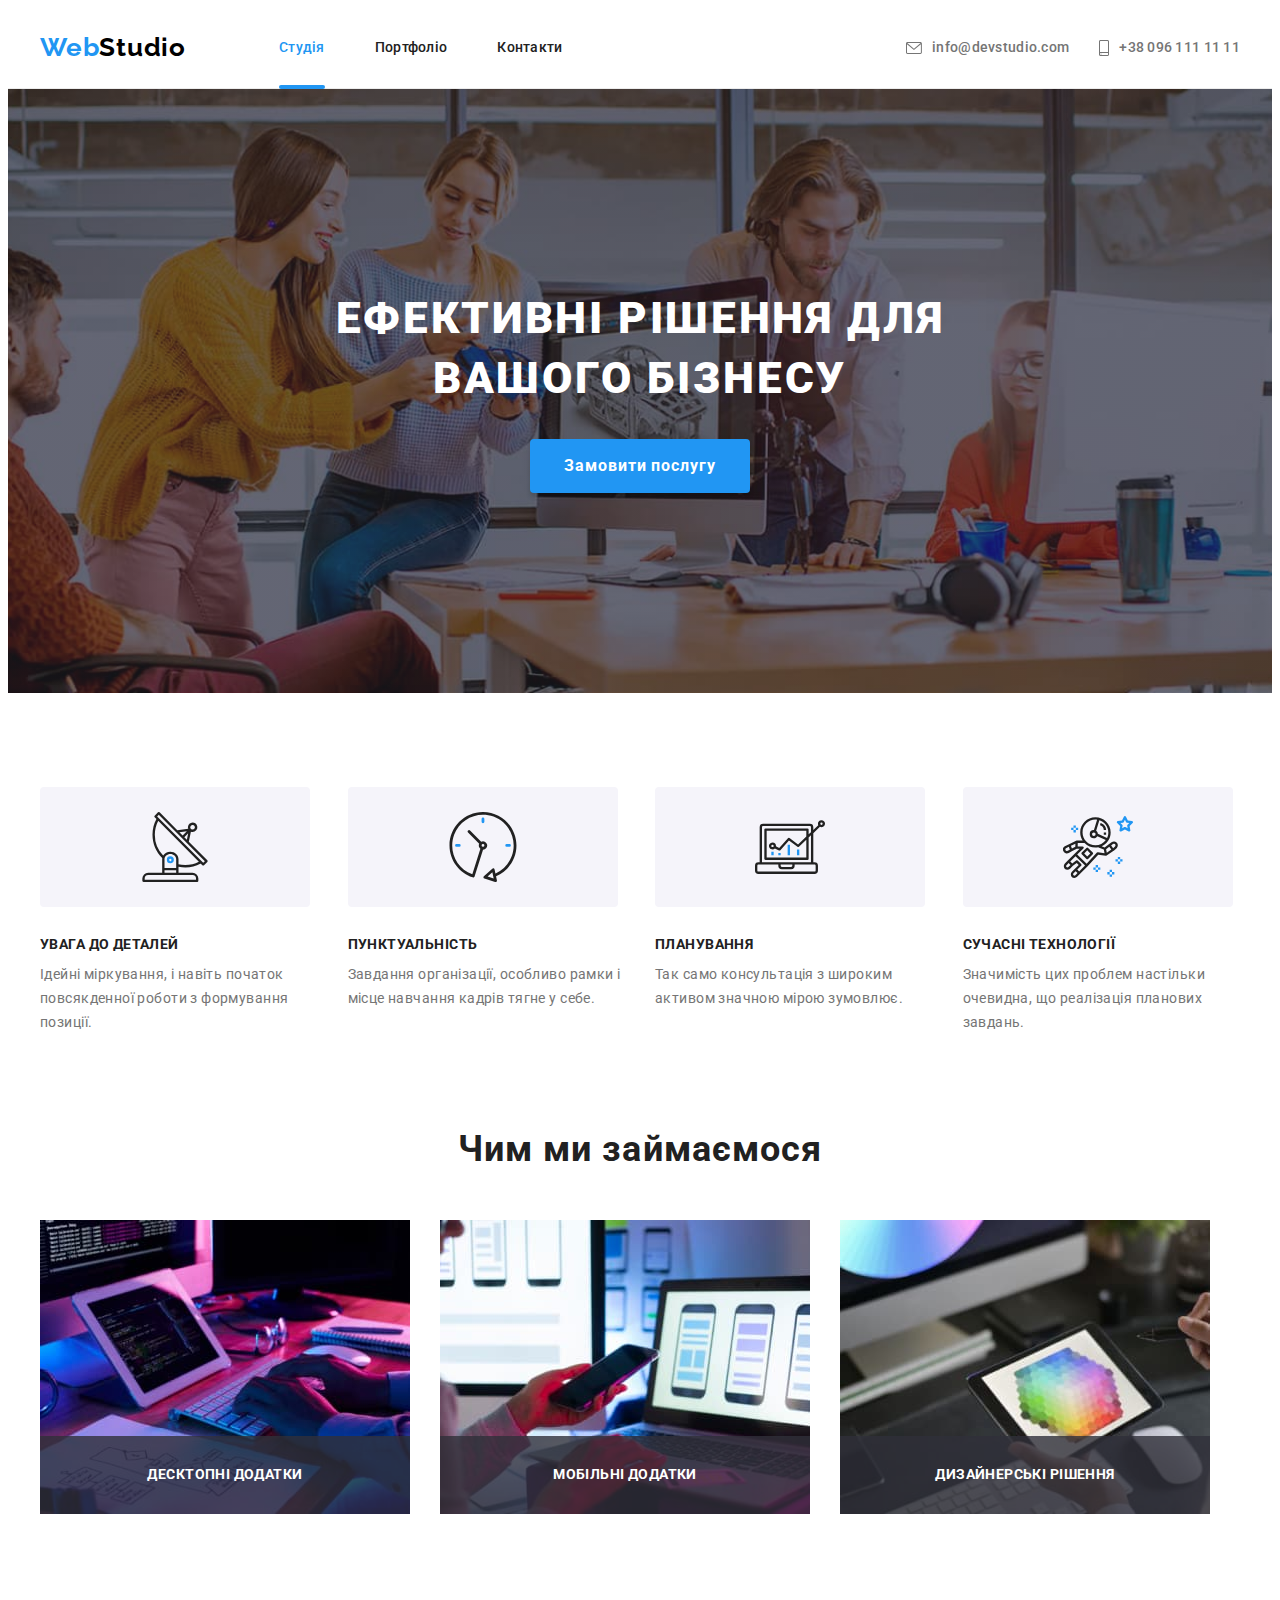
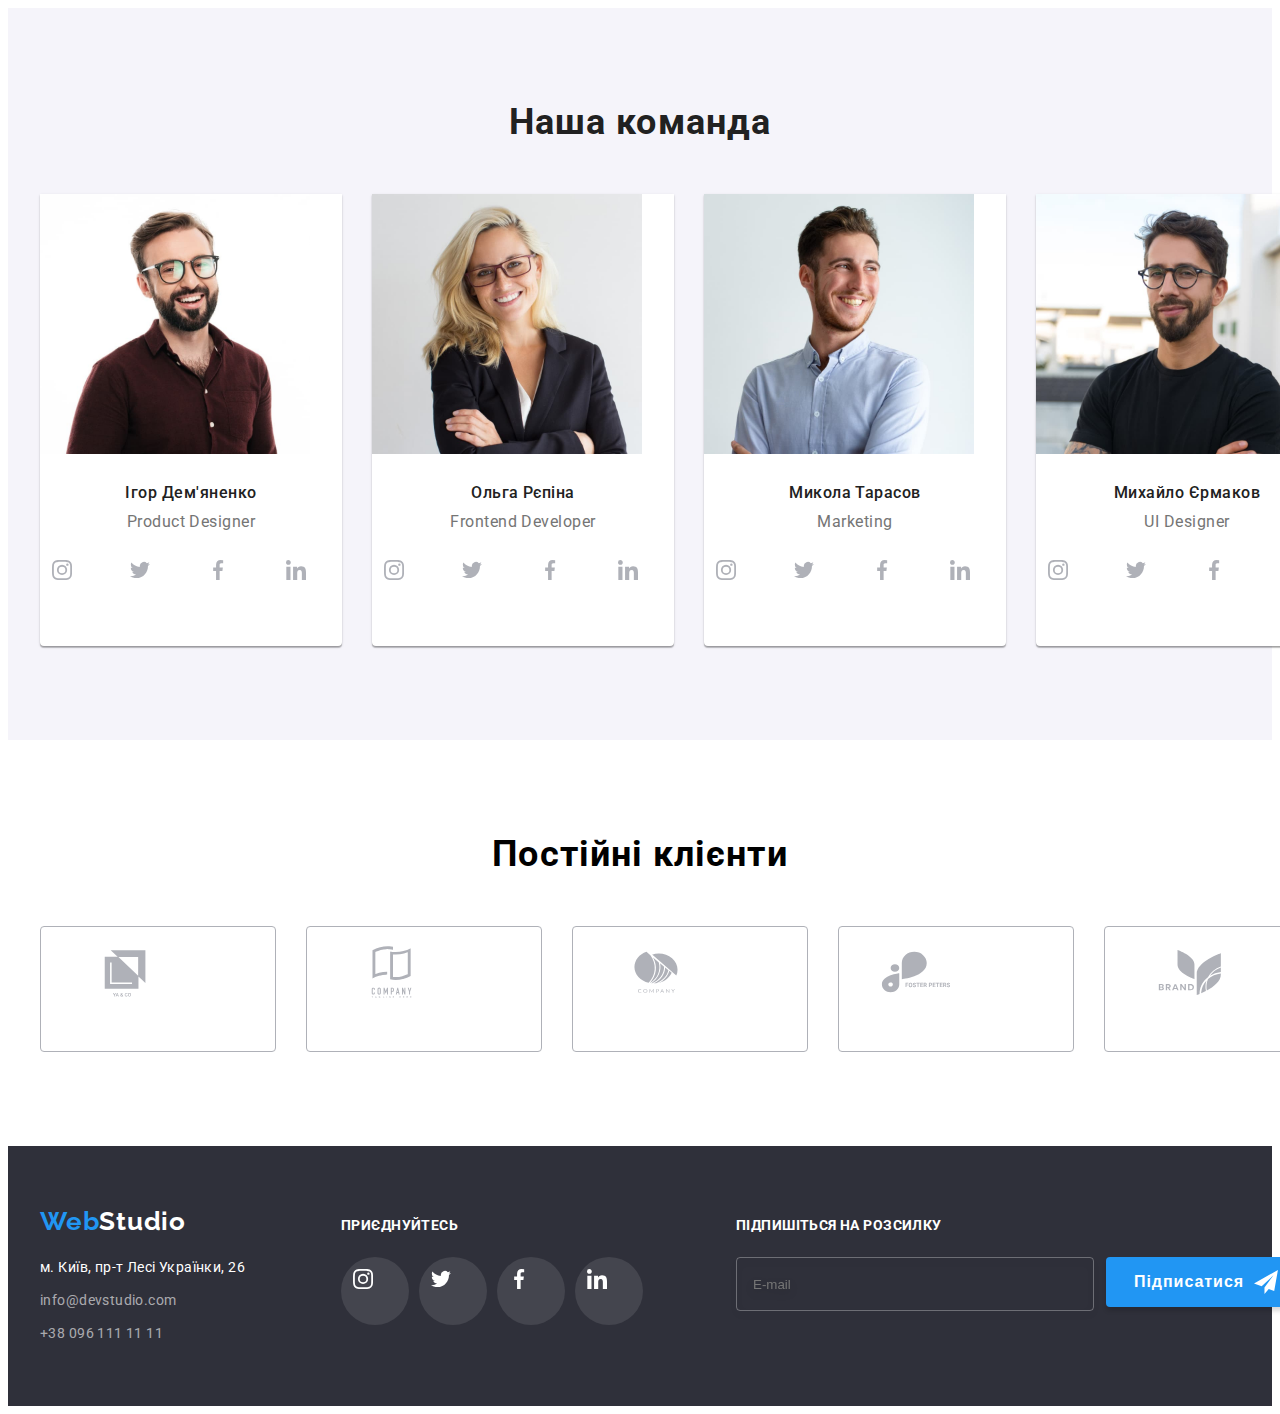
==== commit f0d1af7a: "добавив інпути" ====
--- a/index.html
+++ b/index.html
@@ -434,8 +434,30 @@
         <button class="btn-modal" type="button" data-modal-close>
           <svg class="icon-card" width="18px" height="18px">
             <use href="./images/icon.svg#icon-close"></use>
+          </svg>
         </button>
-        </svg>
+        <p class="modal-title">Залиште свої дані, ми вам передзвонимо</p>
+        <form class="modal-form">
+          <ul class="list">
+            <li class="modal-list">
+              <label for="name" class="label-form">Ім'я</label>
+              <input class="modal-input" type="text" name="name" id="name" placeholder=" ">
+            </li>
+            <li class="modal-list">
+              <label for="tel" class="label-form">Телефон</label>
+              <input class="modal-input" type="tel" name="tel" id="tel" placeholder=" ">
+            </li>
+            <li class="modal-list">
+              <label for="modal-mail" class="label-form">Пошта</label>
+              <input class="modal-input" type="email" name="modal-mail" id="modal-mail" placeholder=" ">
+            </li>
+            <li class="modal-list">
+              <label for="modal-text" class="label-form">Коментар</label>
+              <textarea class="modal-textarea" name="textarea" id="modal-text" cols="30" rows="10" placeholder="Введіть текст"></textarea>
+            </li>
+          </ul>
+          
+        </form>
       </div>
     </div>
     <script src="./js/modal.js"></script>
--- a/css/styles.css
+++ b/css/styles.css
@@ -18,6 +18,9 @@
   --backdrop-overlay: rgba(0, 0, 0, 0.2);
   /* модальне вікно */
   --modal-bgn: #ffffff;
+  --bgn-border: 1px solid rgba(33, 33, 33, 0.2);
+  --label-color: #757575;
+  --plh-color: rgba(117, 117, 117, 0.5);
   /*анимація ховер*/
   --transition: 250ms cubic-bezier(0.4, 0, 0.2, 1);
 }
@@ -595,8 +598,8 @@
   align-items: center;
   justify-content: center;
   width: 200px;
-
-  font-family: 'Roboto';
+  height: 50px;
+
   font-style: normal;
   font-weight: 700;
   font-size: 16px;
@@ -608,6 +611,12 @@
   box-shadow: 0px 4px 4px rgba(0, 0, 0, 0.15);
   border: transparent;
   border-radius: 4px;
+
+  transition: background-color var(--transition);
+}
+.form-button:hover,
+.form-button:focus {
+  background-color: var(--bgn-btnaction);
 }
 .form-button .icon-card {
   margin-left: 10px;
@@ -706,6 +715,7 @@
 .modal {
   width: 528px;
   min-height: 581px;
+  padding: 40px;
 
   background-color: var(--modal-bgn);
   box-shadow: 0px 1px 3px rgba(0, 0, 0, 0.12), 0px 1px 1px rgba(0, 0, 0, 0.14),
@@ -741,3 +751,57 @@
 .btn-modal:focus {
   color: var(--accent-color);
 }
+
+.modal-title {
+  margin-bottom: 12px;
+  font-weight: 700;
+  font-size: 20px;
+  line-height: 1.15;
+  text-align: center;
+  letter-spacing: 0.03em;
+
+  color: var(--brand-color);
+}
+.modal-list {
+  margin-bottom: 10px;
+}
+.label-form {
+  display: inline-block;
+  margin-bottom: 4px;
+  font-size: 12px;
+  line-height: 1.17;
+
+  letter-spacing: 0.01em;
+
+  color: var(--label-color);
+}
+.modal-input {
+  margin: 0;
+  padding: 0;
+  padding-left: 12px;
+  padding-right: 12px;
+  width: 100%;
+  height: 40px;
+  font-size: 18px;
+
+  border: var(--bgn-border);
+  border-radius: 4px;
+}
+.modal-textarea {
+  margin: 0;
+  padding: 12px 16px;
+  width: 448px;
+  height: 120px;
+
+  border: var(--bgn-border);
+  border-radius: 4px;
+}
+.modal-textarea::placeholder {
+  font-style: normal;
+  font-weight: 400;
+  font-size: 12px;
+  line-height: 14px;
+  letter-spacing: 0.01em;
+
+  color: var(--plh-color);
+}
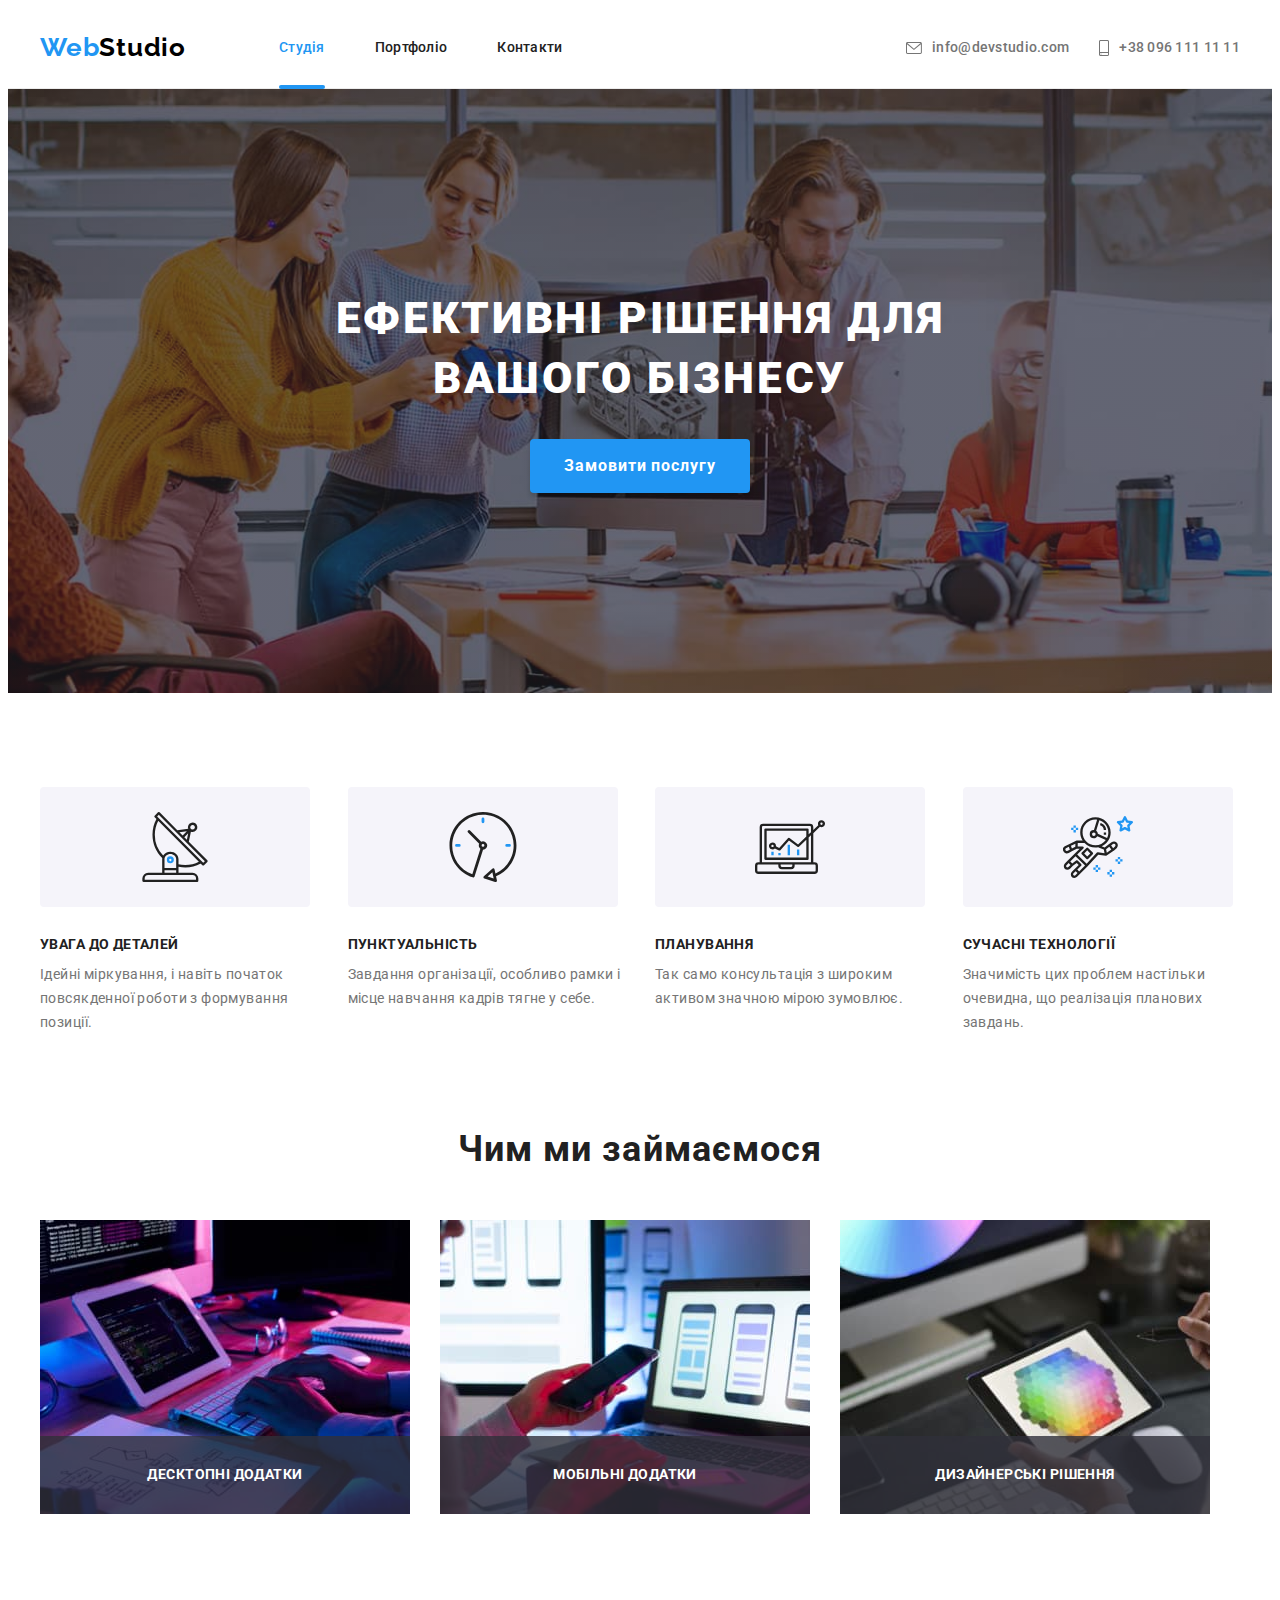
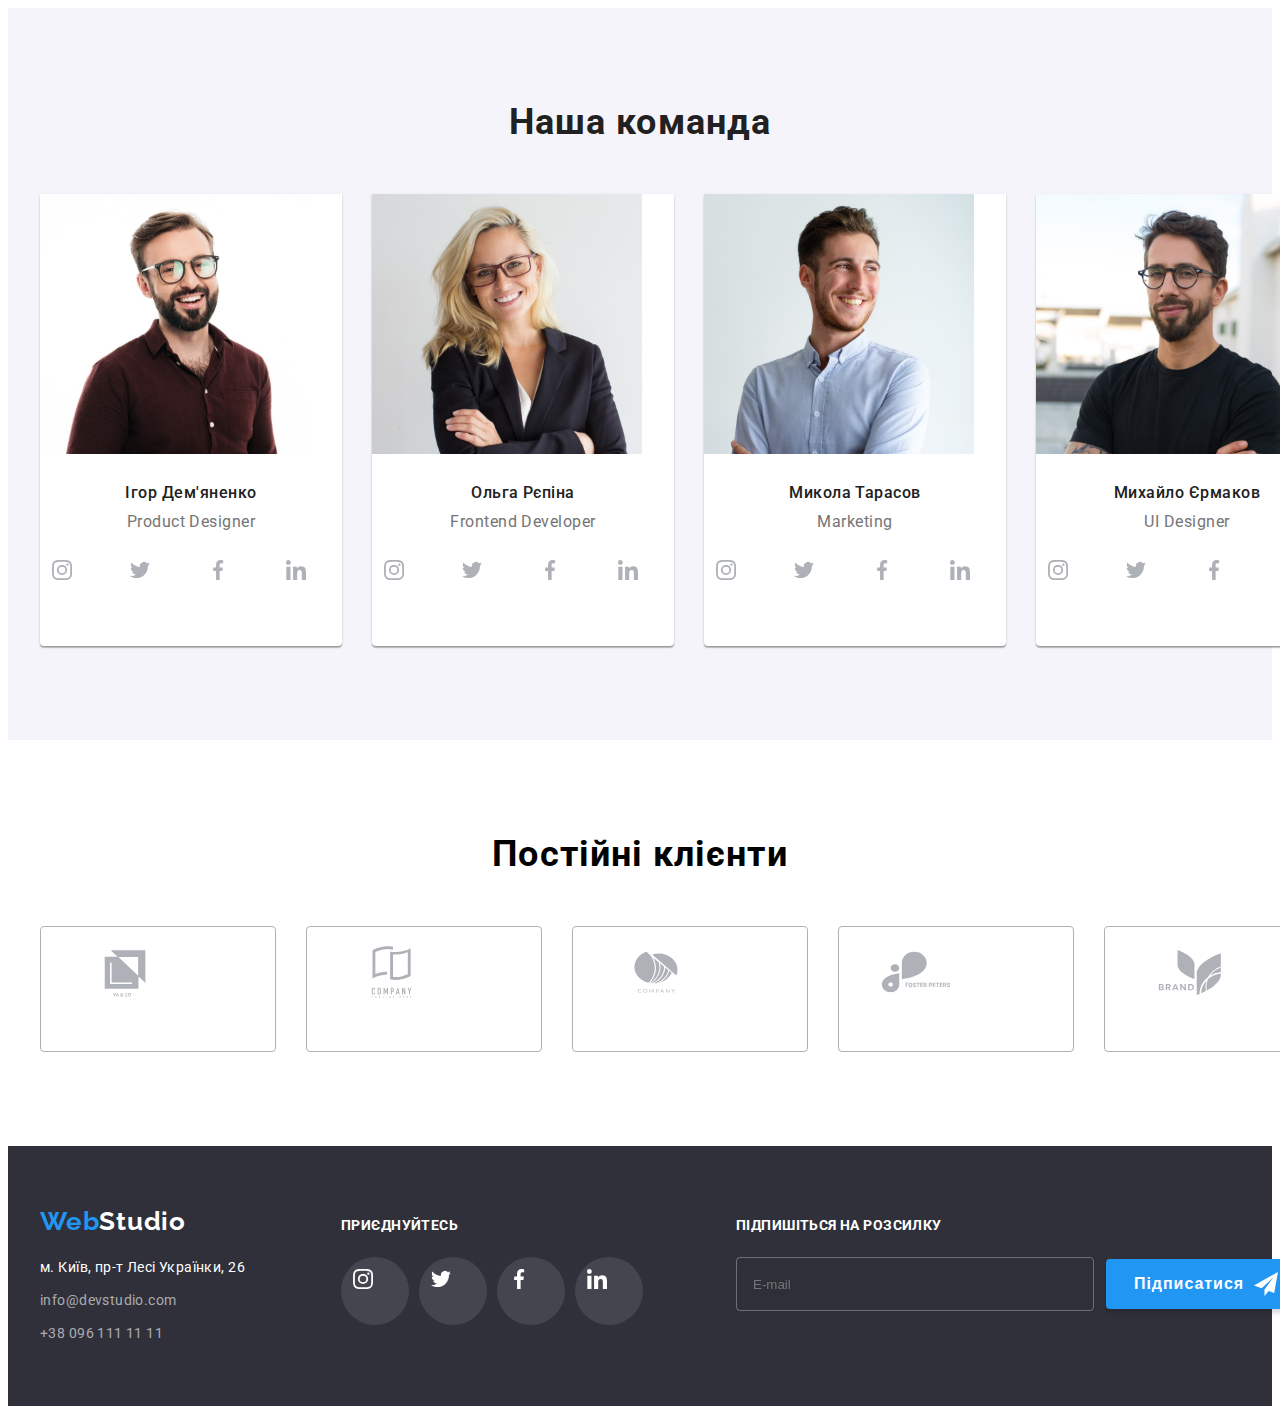
==== commit 8e413abc: "fix homework6" ====
--- a/index.html
+++ b/index.html
@@ -11,7 +11,13 @@
       href="https://fonts.googleapis.com/css2?family=Oleo+Script:wght@400;700&family=Raleway:wght@700&family=Roboto:wght@400;500;700;900&display=swap"
       rel="stylesheet"
     />
-    <link rel="stylesheet" href="https://cdnjs.cloudflare.com/ajax/libs/modern-normalize/1.1.0/modern-normalize.min.css" integrity="sha512-wpPYUAdjBVSE4KJnH1VR1HeZfpl1ub8YT/NKx4PuQ5NmX2tKuGu6U/JRp5y+Y8XG2tV+wKQpNHVUX03MfMFn9Q==" crossorigin="anonymous" referrerpolicy="no-referrer" />
+    <link
+      rel="stylesheet"
+      href="https://cdnjs.cloudflare.com/ajax/libs/modern-normalize/1.1.0/modern-normalize.min.css"
+      integrity="sha512-wpPYUAdjBVSE4KJnH1VR1HeZfpl1ub8YT/NKx4PuQ5NmX2tKuGu6U/JRp5y+Y8XG2tV+wKQpNHVUX03MfMFn9Q=="
+      crossorigin="anonymous"
+      referrerpolicy="no-referrer"
+    />
     <link rel="stylesheet" href="./css/styles.css" />
   </head>
   <body>
@@ -35,19 +41,20 @@
             </li>
           </ul>
         </nav>
-
         <ul class="header-list-contacts list">
           <li class="header-item">
             <a class="header-mail link" href="mailto:info@devstudio.com">
               <svg class="mail-icon-envelope">
-                <use href="./images/icon.svg#icon-envelope"></use>
-              </svg>info@devstudio.com</a>
+                <use href="./images/icon.svg#icon-envelope"></use></svg
+              >info@devstudio.com</a
+            >
           </li>
           <li class="header-item">
             <a class="header-tel link" href="tel:+380961111111">
               <svg class="tel-icon-smartphone">
-                <use href="./images/icon.svg#icon-smartphone"></use>
-              </svg>+38 096 111 11 11</a>
+                <use href="./images/icon.svg#icon-smartphone"></use></svg
+              >+38 096 111 11 11</a
+            >
           </li>
         </ul>
       </div>
@@ -59,8 +66,8 @@
         <div class="container hero-container">
           <h1 class="hero-title">Ефективні рішення для вашого бізнесу</h1>
           <button class="button" type="button" data-modal-open>Замовити послугу</button>
-        </section>
-        </div>
+        </div>
+      </section>
       <!-- особливості -->
       <section class="section">
         <div class="container">
@@ -119,32 +126,32 @@
           <h2 class="section-box">Чим ми займаємося</h2>
           <ul class="list-box list">
             <li class="item-box">
-                <img src="./images/box1.jpg" alt="Створення сайтів" width="370" height="294" />
-                <div class="lead-item">
-                  <p class="position-text">Десктопні додатки</p>
-                </div>
+              <img src="./images/box1.jpg" alt="Створення сайтів" width="370" height="294" />
+              <div class="lead-item">
+                <p class="position-text">Десктопні додатки</p>
+              </div>
             </li>
             <li class="item-box">
-                <img
-                  src="./images/box2.jpg"
-                  alt="Створеня програмного забеспечення для смартфонів"
-                  width="370"
-                  height="294"
-                />
-                <div class="lead-item">
-                  <p class="position-text">Мобільні додатки</p>
-                </div>
+              <img
+                src="./images/box2.jpg"
+                alt="Створеня програмного забеспечення для смартфонів"
+                width="370"
+                height="294"
+              />
+              <div class="lead-item">
+                <p class="position-text">Мобільні додатки</p>
+              </div>
             </li>
             <li class="item-box">
-                <img
-                  src="./images/box3.jpg"
-                  alt="Створення ігр для смартфонів"
-                  width="370"
-                  height="294"
-                />
-                <div class="lead-item">
-                  <p class="position-text">Дизайнерські рішення</p>
-                </div>
+              <img
+                src="./images/box3.jpg"
+                alt="Створення ігр для смартфонів"
+                width="370"
+                height="294"
+              />
+              <div class="lead-item">
+                <p class="position-text">Дизайнерські рішення</p>
+              </div>
             </li>
           </ul>
         </div>
@@ -155,7 +162,13 @@
           <h2 class="section-subject">Наша команда</h2>
           <ul class="subject-team list">
             <li class="team-card">
-              <img class="card-img" src="images/img.jpg" alt="Ігор Дем'яненко" width="270" height="260" />
+              <img
+                class="card-img"
+                src="images/img.jpg"
+                alt="Ігор Дем'яненко"
+                width="270"
+                height="260"
+              />
               <div class="wrapper-card">
                 <h3 class="subtitle-card">Ігор Дем'яненко</h3>
                 <p class="lead-card" lang="en">Product Designer</p>
@@ -168,11 +181,11 @@
                     </a>
                   </li>
                   <li class="team-icon">
-                   <a class="btn-card" href="">
+                    <a class="btn-card" href="">
                       <svg class="icon-card" width="20px" height="20px">
                         <use href="./images/icon.svg#icon-twitter"></use>
                       </svg>
-                   </a>
+                    </a>
                   </li>
                   <li class="team-icon">
                     <a class="btn-card" href="">
@@ -192,35 +205,41 @@
               </div>
             </li>
             <li class="team-card">
-              <img class="card-img" src="./images/img2.jpg" alt="Ольга Репіна" width="270" height="260" />
+              <img
+                class="card-img"
+                src="./images/img2.jpg"
+                alt="Ольга Репіна"
+                width="270"
+                height="260"
+              />
               <div class="wrapper-card">
                 <h3 class="subtitle-card">Ольга Рєпіна</h3>
                 <p class="lead-card" lang="en">Frontend Developer</p>
                 <ul class="link-card list">
                   <li class="team-icon">
-                  <a class="btn-card" href="">
-                    <svg class="icon-card" width="20px" height="20px">
+                    <a class="btn-card" href="">
+                      <svg class="icon-card" width="20px" height="20px">
                         <use href="./images/icon.svg#icon-instagram"></use>
                       </svg>
                     </a>
                   </li>
                   <li class="team-icon">
-                  <a class="btn-card" href="">
-                    <svg class="icon-card" width="20px" height="20px">
+                    <a class="btn-card" href="">
+                      <svg class="icon-card" width="20px" height="20px">
                         <use href="./images/icon.svg#icon-twitter"></use>
                       </svg>
-                   </a>
-                  </li>
-                  <li class="team-icon">
-                  <a class="btn-card" href="">
-                    <svg class="icon-card" width="20px" height="20px">
+                    </a>
+                  </li>
+                  <li class="team-icon">
+                    <a class="btn-card" href="">
+                      <svg class="icon-card" width="20px" height="20px">
                         <use href="./images/icon.svg#icon-facebook"></use>
                       </svg>
                     </a>
                   </li>
                   <li class="team-icon">
-                  <a class="btn-card" href="">
-                    <svg class="icon-card" width="20px" height="20px">
+                    <a class="btn-card" href="">
+                      <svg class="icon-card" width="20px" height="20px">
                         <use href="./images/icon.svg#icon-linkedin"></use>
                       </svg>
                     </a>
@@ -229,7 +248,13 @@
               </div>
             </li>
             <li class="team-card">
-              <img class="card-img" src="./images/img3.jpg" alt="Микола Тарасов" width="270" height="260" />
+              <img
+                class="card-img"
+                src="./images/img3.jpg"
+                alt="Микола Тарасов"
+                width="270"
+                height="260"
+              />
               <div class="wrapper-card">
                 <h3 class="subtitle-card">Микола Тарасов</h3>
                 <p class="lead-card" lang="en">Marketing</p>
@@ -242,11 +267,11 @@
                     </a>
                   </li>
                   <li class="team-icon">
-                   <a class="btn-card" href="">
+                    <a class="btn-card" href="">
                       <svg class="icon-card" width="20px" height="20px">
                         <use href="./images/icon.svg#icon-twitter"></use>
                       </svg>
-                   </a>
+                    </a>
                   </li>
                   <li class="team-icon">
                     <a class="btn-card" href="">
@@ -266,7 +291,13 @@
               </div>
             </li>
             <li class="team-card">
-              <img class="card-img" src="./images/img4.jpg" alt="Михайло Єрмаков" width="270" height="260" />
+              <img
+                class="card-img"
+                src="./images/img4.jpg"
+                alt="Михайло Єрмаков"
+                width="270"
+                height="260"
+              />
               <div class="wrapper-card">
                 <h3 class="subtitle-card">Михайло Єрмаков</h3>
                 <p class="lead-card" lang="en">UI Designer</p>
@@ -279,11 +310,11 @@
                     </a>
                   </li>
                   <li class="team-icon">
-                   <a class="btn-card" href="">
+                    <a class="btn-card" href="">
                       <svg class="icon-card" width="20px" height="20px">
                         <use href="./images/icon.svg#icon-twitter"></use>
                       </svg>
-                   </a>
+                    </a>
                   </li>
                   <li class="team-icon">
                     <a class="btn-card" href="">
@@ -357,8 +388,8 @@
     </main>
     <!-- футер -->
     <footer class="basement">
-     <div class="container footer-section">
-       <div class="contact-section">
+      <div class="container footer-section">
+        <div class="contact-section">
           <a class="logo-basement link" lang="en" href="./index.html"
             ><span class="logo-board" lang="en">Web</span>Studio
           </a>
@@ -371,64 +402,68 @@
                   target="_blank"
                   rel="noopener noreferrer nofollow"
                 >
-                  м. Київ, пр-т Лесі Українки, 26   
+                  м. Київ, пр-т Лесі Українки, 26
                 </a>
               </li>
               <li class="contacts-item">
-                <a class="contacts-mail link" href="mailto:info@devstudio.com">info@devstudio.com</a>
+                <a class="contacts-mail link" href="mailto:info@devstudio.com"
+                  >info@devstudio.com</a
+                >
               </li>
               <li class="contacts-item-tel">
                 <a class="contacts-tel link" href="tel:+380961111111">+38 096 111 11 11</a>
               </li>
             </ul>
           </address>
-       </div>
-       <div class="social">
+        </div>
+        <div class="social">
           <p class="lead-footer">приєднуйтесь</p>
           <ul class="link-footer list">
-              <li class="team-icon">
-                <a class="btn-footer" href="">
-                  <svg class="icon-card" width="20px" height="20px">
-                    <use href="./images/icon.svg#icon-instagram"></use>
-                  </svg>
-                </a>
-              </li>
-              <li class="team-icon">
-               <a class="btn-footer" href="">
-                  <svg class="icon-card" width="20px" height="20px">
-                    <use href="./images/icon.svg#icon-twitter"></use>
-                  </svg>
-               </a>
-              </li>
-              <li class="team-icon">
-                <a class="btn-footer" href="">
-                  <svg class="icon-card" width="20px" height="20px">
-                    <use href="./images/icon.svg#icon-facebook"></use>
-                  </svg>
-                </a>
-              </li>
-              <li class="team-icon">
-                <a class="btn-footer" href="">
-                  <svg class="icon-card" width="20px" height="20px">
-                    <use href="./images/icon.svg#icon-linkedin"></use>
-                  </svg>
-                </a>
-              </li>
-          </ul>
-      </div>
-      <form class="form-mailing">
+            <li class="team-icon">
+              <a class="btn-footer" href="">
+                <svg class="icon-card" width="20px" height="20px">
+                  <use href="./images/icon.svg#icon-instagram"></use>
+                </svg>
+              </a>
+            </li>
+            <li class="team-icon">
+              <a class="btn-footer" href="">
+                <svg class="icon-card" width="20px" height="20px">
+                  <use href="./images/icon.svg#icon-twitter"></use>
+                </svg>
+              </a>
+            </li>
+            <li class="team-icon">
+              <a class="btn-footer" href="">
+                <svg class="icon-card" width="20px" height="20px">
+                  <use href="./images/icon.svg#icon-facebook"></use>
+                </svg>
+              </a>
+            </li>
+            <li class="team-icon">
+              <a class="btn-footer" href="">
+                <svg class="icon-card" width="20px" height="20px">
+                  <use href="./images/icon.svg#icon-linkedin"></use>
+                </svg>
+              </a>
+            </li>
+          </ul>
+        </div>
+        <div class="form-mailing">
           <label for="mail" class="lead-mailing">підпишіться на розсилку</label>
-          <div class="mailing">
-            <input class="form-input" type="email" name="email" id="mail" placeholder="E-mail">
-            <button class="form-button" type="submit">Підписатися
-              <svg class="icon-card " width="24px" height="24px">
+          <form class="mailing">
+            <input class="form-input" type="email" name="email" id="mail" placeholder="E-mail" />
+            <button class="form-button" type="submit">
+              Підписатися
+              <svg class="icon-card" width="24px" height="24px">
                 <use href="./images/icon.svg#icon-send"></use>
               </svg>
             </button>
-          </div>
-      </form>
-     </div>
+          </form>
+        </div>
+      </div>
     </footer>
+    <!-- модальне вікно -->
     <div class="backdrop is-hidden" data-modal>
       <div class="modal">
         <button class="btn-modal" type="button" data-modal-close>
@@ -438,25 +473,59 @@
         </button>
         <p class="modal-title">Залиште свої дані, ми вам передзвонимо</p>
         <form class="modal-form">
-          <ul class="list">
+          <ul class="form-list list">
             <li class="modal-list">
               <label for="name" class="label-form">Ім'я</label>
-              <input class="modal-input" type="text" name="name" id="name" placeholder=" ">
+              <div class="input-wrap">
+                <input class="modal-input" type="text" name="name" id="name" placeholder=" " />
+                <svg class="modal-icon" width="18px" height="18px">
+                  <use href="./images/icon.svg#icon-person"></use>
+                </svg>
+              </div>
             </li>
             <li class="modal-list">
               <label for="tel" class="label-form">Телефон</label>
-              <input class="modal-input" type="tel" name="tel" id="tel" placeholder=" ">
+              <div class="input-wrap">
+                <input class="modal-input" type="tel" name="tel" id="tel" placeholder=" " />
+                <svg class="modal-icon" width="18px" height="18px">
+                  <use href="./images/icon.svg#icon-phone"></use>
+                </svg>
+              </div>
             </li>
             <li class="modal-list">
               <label for="modal-mail" class="label-form">Пошта</label>
-              <input class="modal-input" type="email" name="modal-mail" id="modal-mail" placeholder=" ">
+              <div class="input-wrap">
+                <input
+                  class="modal-input"
+                  type="email"
+                  name="modal-mail"
+                  id="modal-mail"
+                  placeholder=" "
+                />
+                <svg class="modal-icon" width="18px" height="18px">
+                  <use href="./images/icon.svg#icon-email"></use>
+                </svg>
+              </div>
             </li>
             <li class="modal-list">
               <label for="modal-text" class="label-form">Коментар</label>
-              <textarea class="modal-textarea" name="textarea" id="modal-text" cols="30" rows="10" placeholder="Введіть текст"></textarea>
-            </li>
-          </ul>
-          
+              <textarea
+                class="modal-textarea"
+                name="textarea"
+                id="modal-text"
+                cols="30"
+                rows="10"
+                placeholder="Введіть текст"
+              ></textarea>
+            </li>
+          </ul>
+          <label class="label-checkbox">
+            <input class="input-checkbox" name="checkbox" type="checkbox" />
+            <span class="icon-checkbox"> </span>
+            Погоджуюся з розсилкою та приймаю
+            <a class="checkbox-link" href="">Умови договору</a>
+          </label>
+          <button class="btn-form" type="submit">Відправити</button>
         </form>
       </div>
     </div>
--- a/css/styles.css
+++ b/css/styles.css
@@ -575,9 +575,12 @@
 }
 .mailing {
   display: flex;
+  align-items: center;
   margin: 0;
 }
 .form-input {
+  display: flex;
+  align-items: center;
   width: 358px;
   height: 50px;
   margin: 0;
@@ -762,7 +765,10 @@
 
   color: var(--brand-color);
 }
-.modal-list {
+.form-list {
+  margin-bottom: 20px;
+}
+.modal-list:not(:last-child) {
   margin-bottom: 10px;
 }
 .label-form {
@@ -775,33 +781,131 @@
 
   color: var(--label-color);
 }
+.input-wrap {
+  position: relative;
+}
 .modal-input {
   margin: 0;
   padding: 0;
-  padding-left: 12px;
+  padding-left: 42px;
   padding-right: 12px;
   width: 100%;
   height: 40px;
-  font-size: 18px;
+
+  font-size: 12px;
+  line-height: 1.17;
+
+  letter-spacing: 0.01em;
+
+  outline: transparent;
+  transition: border-color var(--transition), box-shadow var(--transition);
 
   border: var(--bgn-border);
   border-radius: 4px;
+}
+
+.modal-icon {
+  position: absolute;
+  top: 50%;
+  left: 12px;
+  transform: translateY(-50%);
 }
 .modal-textarea {
   margin: 0;
   padding: 12px 16px;
   width: 448px;
   height: 120px;
+  resize: none;
+  outline: transparent;
+
+  font-size: 12px;
+  line-height: 1.17;
+  letter-spacing: 0.01em;
+
+  transition: border-color var(--transition), box-shadow var(--transition);
 
   border: var(--bgn-border);
   border-radius: 4px;
 }
+.modal-input:focus,
+.modal-textarea:focus {
+  border-color: var(--accent-color);
+  box-shadow: 0px 4px 4px rgba(0, 0, 0, 0.25);
+}
+.modal-input:focus + .modal-icon {
+  fill: var(--accent-color);
+}
+
 .modal-textarea::placeholder {
   font-style: normal;
   font-weight: 400;
   font-size: 12px;
-  line-height: 14px;
+  line-height: 1.17;
   letter-spacing: 0.01em;
 
   color: var(--plh-color);
 }
+.label-checkbox {
+  position: relative;
+  display: block;
+  margin-bottom: 30px;
+  padding-left: 22px;
+  font-size: 14px;
+  line-height: 1.71;
+  text-align: center;
+
+  letter-spacing: 0.03em;
+
+  color: var(--label-color);
+}
+.input-checkbox {
+  -webkit-appearance: none;
+  -moz-appearance: none;
+  -appearance: none;
+  position: absolute;
+}
+.icon-checkbox {
+  position: absolute;
+  top: 50%;
+  transform: translateY(-50%);
+  margin-left: -22px;
+  width: 16px;
+  height: 15px;
+  background-image: url(../images/Vector.svg);
+  background-size: contain;
+  background-repeat: no-repeat;
+  transition: background-image var(--transition);
+}
+.input-checkbox:checked + .icon-checkbox {
+  background-image: url(../images/icon-check.svg);
+}
+.checkbox-link {
+  color: var(--accent-color);
+}
+.btn-form {
+  display: block;
+  margin-left: auto;
+  margin-right: auto;
+  padding: 10px 52px;
+
+  width: 200px;
+  height: 50px;
+
+  font-style: normal;
+  font-weight: 700;
+  font-size: 16px;
+  line-height: 1.88;
+  letter-spacing: 0.06em;
+
+  background-color: var(--accent-color);
+  color: var(--secondary-color);
+  box-shadow: 0px 4px 4px rgba(0, 0, 0, 0.15);
+  border: transparent;
+  border-radius: 4px;
+
+  transition: background-color var(--transition);
+}
+.btn-form:hover,
+.btn-form:focus {
+  background-color: var(--bgn-btnaction);
+}
